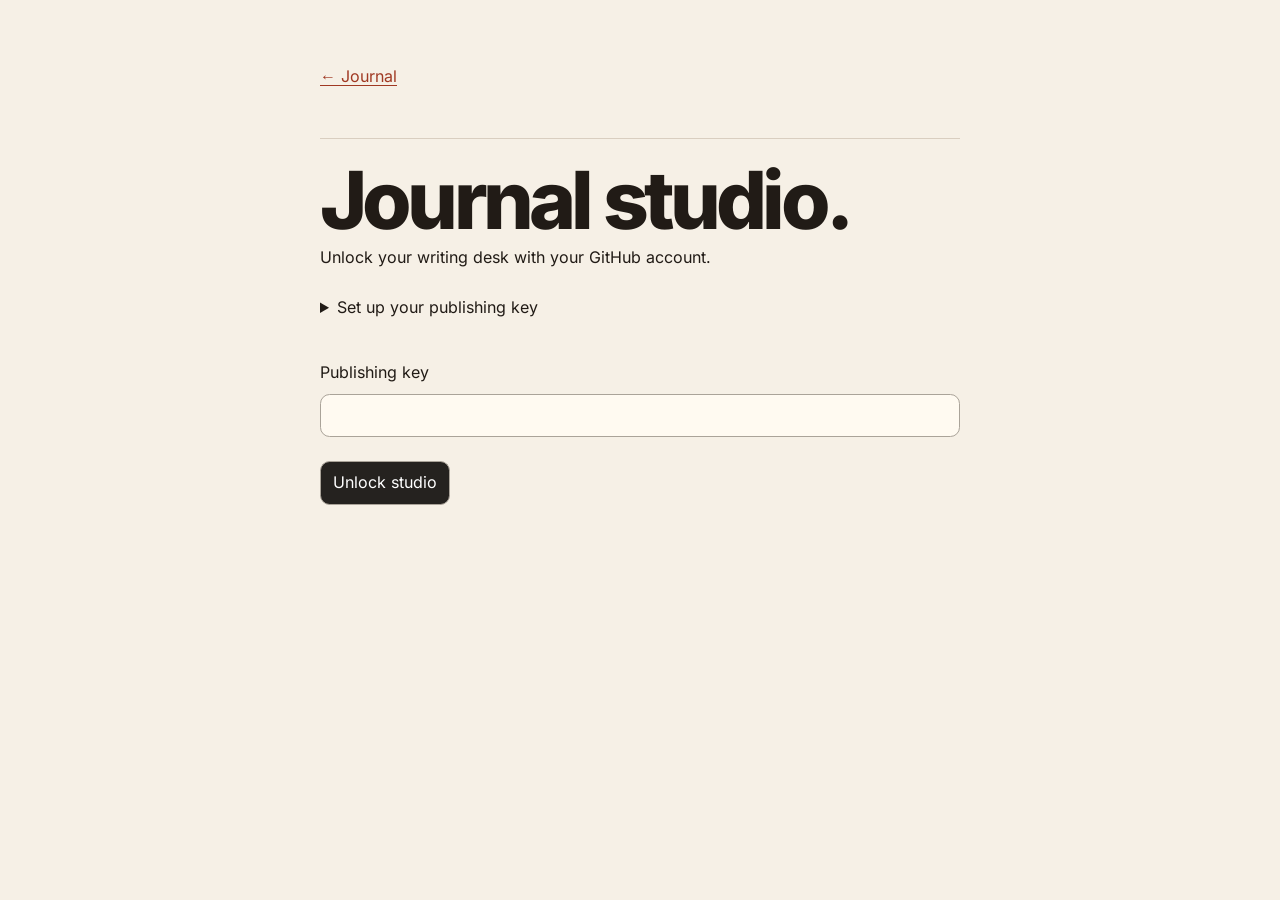
==== studio/index.html @ 75e8be3f "Open an owner-authenticated block writing studio on the portfolio" ====
<!doctype html>
<html lang="en"><head><meta charset="utf-8"><meta name="viewport" content="width=device-width,initial-scale=1"><meta name="robots" content="noindex,nofollow"><meta name="referrer" content="no-referrer"><meta http-equiv="Content-Security-Policy" content="default-src 'none'; script-src 'self'; style-src 'self' 'unsafe-inline'; connect-src https://api.github.com; form-action 'none'; base-uri 'none'; font-src 'self'"><title>Journal studio | Mani Teja</title><link rel="stylesheet" href="/style.css"><link rel="stylesheet" href="/studio/studio.css"><script defer src="/studio/studio.js"></script></head>
<body><main><a href="/journal/">← Journal</a><section id="gate"><h1>Journal studio.</h1><p>Unlock your writing desk with your GitHub account.</p><details><summary>Set up your publishing key</summary><p>Create a fine-grained token for <b>manitejakun.github.io</b> only. Give it <b>Contents → Read and write</b>, choose an expiration, and keep it in your password manager. The studio sends it directly to GitHub and keeps it in memory until you lock or reload.</p><a href="https://github.com/settings/personal-access-tokens/new" target="_blank" rel="noreferrer">Create key on GitHub ↗</a></details><form id="auth"><label>Publishing key <input id="key" type="password" required autocomplete="off" spellcheck="false"></label><button>Unlock studio</button></form></section>
<section id="desk" hidden><div class="bar"><span>Journal studio</span><button id="lock">Lock</button></div><label class="sr-only" for="title">Entry title</label><textarea id="title" rows="1" placeholder="Untitled entry"></textarea><div id="blocks"></div><div class="tools"><button id="add">＋ Block</button><span>Type / for block types</span></div><details><summary>Publication details</summary><label>Publication date <input type="date" id="date"></label><label>URL slug (optional)<input id="slug" placeholder="notes-from-today"></label><label>Short description<input id="description"></label><label>Cover image path (optional)<input id="cover" placeholder="/media/images/photo.jpg"></label><label>Cover image description<input id="alt"></label></details><div class="bar"><span id="saved"></span><button id="publish">Publish entry</button></div></section><p id="status" role="status" aria-live="polite"></p></main></body></html>
---- style.css ----
@font-face {
  font-family: Inter;
  src: url("/fonts/inter-latin.woff2") format("woff2");
  font-style: normal;
  font-weight: 100 900;
  font-display: swap;
}

@font-face {
  font-family: Caveat;
  src: url("/fonts/caveat-latin.woff2") format("woff2");
  font-style: normal;
  font-weight: 700;
  font-display: swap;
}

:root {
  color-scheme: light;
  --cream: #f6f0e6;
  --paper: #fffbf3;
  --ink: #211b16;
  --muted: #62574b;
  --accent: #a03923;
  --line: #d9cec0;
  --glass: rgb(255 251 244 / 76%);
  --radius: 1.8rem;
  background: var(--cream);
  color: var(--ink);
  font: 100%/1.6 Inter, "Helvetica Neue", Arial, sans-serif;
}

* { box-sizing: border-box; }
body { margin: 0; }
img { display: block; max-width: 100%; height: auto; }
a { color: var(--accent); text-underline-offset: .2em; }
a:hover { color: #742512; }
:focus-visible { outline: 2px solid var(--accent); outline-offset: 4px; }
h1, h2, h3, p, figure { margin: 0; }
h1, h2, h3 { line-height: 1.08; }
h2 { font-size: clamp(2.6rem, 6vw, 5rem); font-weight: 850; letter-spacing: -.065em; }
h3 { font-size: 1.12rem; font-weight: 750; letter-spacing: -.026em; }
main { overflow-wrap: anywhere; }
[aria-labelledby] { scroll-margin-top: 6.5rem; }

.page {
  width: min(100% - 2.25rem, 74rem);
  margin: 0 auto 2rem;
}
.skip-link {
  position: fixed;
  top: .75rem;
  left: .75rem;
  transform: translateY(-180%);
  background: var(--paper);
  padding: .6rem 1rem;
  z-index: 5;
}
.skip-link:focus { transform: translateY(0); }

.site-header {
  position: sticky;
  top: .7rem;
  z-index: 3;
  width: min(100% - 1.6rem, 77rem);
  margin: .8rem auto 0;
}
.glass {
  background: var(--paper);
  border: 1px solid rgb(255 255 255 / 82%);
  box-shadow: inset 0 1px 2px rgb(255 255 255 / 87%), 0 5px 25px rgb(86 56 32 / 9%);
}
@supports (backdrop-filter: blur(1px)) {
  .glass { background: var(--glass); backdrop-filter: blur(20px) saturate(145%); }
}
.site-nav {
  display: flex;
  flex-wrap: wrap;
  align-items: center;
  justify-content: space-between;
  min-height: 3.45rem;
  border-radius: 1.5rem;
  padding: .25rem .65rem .25rem .95rem;
  gap: 0 .7rem;
}
.wordmark, .nav-links a { color: var(--ink); text-decoration: none; }
.wordmark { font-size: .96rem; font-weight: 850; letter-spacing: -.05em; }
.wordmark span, .hero-period, .heading-point { color: var(--accent); }
.nav-links { display: flex; flex-wrap: wrap; gap: 0 .15rem; }
.nav-links a {
  display: inline-flex;
  align-items: center;
  justify-content: center;
  gap: .25rem;
  padding: .42rem .5rem;
  min-height: 2.5rem;
  border-radius: 1rem;
  font-size: .79rem;
  font-weight: 640;
}
.nav-links a:hover { background: rgb(158 92 61 / 10%); }
.nav-links .nav-external { color: var(--accent); }
.nav-external span, .film-open { font-family: Arial, sans-serif; }

.profile {
  display: grid;
  gap: 1.15rem;
  padding: clamp(2.15rem, 6vw, 5.3rem) 0 clamp(3.2rem, 7vw, 6rem);
  align-items: center;
}
.intro { min-width: 0; }
.profile h1 {
  font-size: clamp(3.65rem, 16vw, 6.5rem);
  font-weight: 900;
  letter-spacing: -.071em;
  line-height: .88;
}
.profile h1 > span { display: block; }
.profile h1 > span.hero-period { display: inline; }
.tagline { margin-top: 1.1rem; max-width: 27ch; color: var(--muted); font-size: clamp(.98rem, 2vw, 1.17rem); }
.location, .metadata { color: var(--muted); font-size: .88rem; }
.location { margin-top: .3rem; }
.socials { display: flex; flex-wrap: wrap; gap: .4rem .55rem; margin-top: .95rem; }
.social-link {
  display: inline-flex;
  gap: .38rem;
  align-items: center;
  min-height: 2.55rem;
  padding: .25rem .75rem;
  border: 1px solid var(--line);
  border-radius: 3rem;
  color: var(--ink);
  font-size: .82rem;
  font-weight: 640;
  text-decoration: none;
}
.social-link:hover { border-color: var(--accent); color: var(--accent); background: var(--paper); }
.social-link svg { flex: none; }
.signature {
  width: fit-content;
  max-width: 100%;
  margin: .8rem 0 .15rem .15rem;
  color: var(--accent);
  font: 700 clamp(1.75rem, 4vw, 2.5rem)/1 Caveat, "Segoe Print", cursive;
  transform: rotate(-4deg);
}
.hero-stage { position: relative; min-width: 0; perspective: 900px; }
.hero-object {
  position: relative;
  border-radius: var(--radius);
  overflow: hidden;
  isolation: isolate;
  background: #7f8874;
  box-shadow: 0 17px 46px rgb(56 49 34 / 20%), 0 3px 12px rgb(56 49 34 / 13%);
}
.hero-object::after {
  position: absolute;
  inset: 0;
  border-radius: inherit;
  content: "";
  pointer-events: none;
  border: 1px solid rgb(255 255 255 / 47%);
  box-shadow: inset 0 2px 7px rgb(255 251 236 / 26%);
  background: radial-gradient(circle at var(--light-x, 18%) var(--light-y, 8%), rgb(255 246 214 / 19%), transparent 36%);
}
.hero-art { width: 100%; aspect-ratio: 1.16; object-fit: cover; }
.glass-lens {
  position: absolute;
  right: .8rem;
  top: .8rem;
  width: 2.75rem;
  aspect-ratio: 1;
  border-radius: 50%;
  border: 1px solid rgb(255 255 255 / 68%);
  background: radial-gradient(circle at 28% 23%, rgb(255 255 255 / 68%), transparent 36%),
              linear-gradient(145deg, rgb(255 251 230 / 26%), rgb(255 255 255 / 8%));
  box-shadow: inset -3px -4px 9px rgb(33 41 33 / 14%), 0 7px 18px rgb(29 31 24 / 22%);
  backdrop-filter: blur(3px) saturate(150%);
  pointer-events: none;
}
.portrait-print {
  position: absolute;
  right: .35rem;
  bottom: -.85rem;
  width: clamp(4.75rem, 13vw, 8.5rem);
  padding: .32rem .32rem .85rem;
  background: var(--paper);
  box-shadow: 0 4px 18px rgb(33 27 22 / 27%);
  transform: rotate(9deg);
}
.portrait { width: 100%; aspect-ratio: 1; object-fit: cover; }

section { padding-top: 1.05rem; border-top: 1px solid var(--line); margin-bottom: clamp(3.5rem, 7vw, 6rem); }
section[aria-labelledby="about"] > .prose {
  color: var(--muted);
  max-width: 55ch;
  font-size: clamp(1.05rem, 2.1vw, 1.35rem);
  line-height: 1.55;
}
section > h2 { margin-bottom: .95rem; }
.metadata, .authors { margin-top: .35rem; }
.prose > * + * { margin-top: .85rem; }
.prose ul, .prose ol { padding-left: 1.3rem; }
.prose img { height: auto; border-radius: .5rem; }
.prose blockquote { margin-left: 0; padding-left: 1rem; border-left: 2px solid var(--line); color: var(--muted); }
.prose pre { overflow: auto; padding: .8rem; background: var(--paper); border-radius: .4rem; }
.prose table { display: block; overflow: auto; border-collapse: collapse; }
.prose td, .prose th { padding: .3rem .55rem; border: 1px solid var(--line); }

.timeline, .entries, .badges, .film-grid { list-style: none; padding: 0; margin: 0; }
.timeline-entry {
  position: relative;
  display: grid;
  gap: .35rem;
  margin-left: .2rem;
  padding: 0 0 1.35rem 1rem;
  border-left: 1px solid var(--line);
}
.timeline-entry:last-child { padding-bottom: 0; border-image: linear-gradient(var(--line) .85rem, transparent .85rem) 1; }
.timeline-entry::before {
  content: "";
  position: absolute;
  width: .48rem;
  height: .48rem;
  left: -.25rem;
  top: .46rem;
  border-radius: 50%;
  background: var(--accent);
  box-shadow: 0 0 0 .17rem var(--cream);
}
.timeline-date { color: var(--muted); font-size: .83rem; font-variant-numeric: tabular-nums; }
.timeline-detail { display: flex; align-items: flex-start; gap: .7rem; min-width: 0; }
.logo { width: 2.35rem; height: 2.35rem; object-fit: contain; flex: none; }
.timeline-detail .prose, .entry .prose { margin-top: .5rem; }
.entries { display: grid; gap: .65rem; }
.entry {
  padding: 1rem;
  border: 1px solid var(--line);
  border-radius: 1rem;
  background: var(--paper);
}
.entry-with-image { display: grid; gap: .85rem; align-items: start; }
.entry-image { width: min(100%, 19rem); aspect-ratio: 16 / 10; object-fit: cover; border-radius: .65rem; background: var(--cream); }
.award-image { object-fit: contain; background: var(--paper); }
.entry-links, .badges { display: flex; gap: .35rem .65rem; flex-wrap: wrap; align-items: center; }
.entry-links { margin-top: .6rem; font-size: .9rem; }
.badges { margin-top: .6rem; }
.badges li, .feature { color: var(--muted); background: var(--cream); padding: .12rem .45rem; border-radius: 1rem; font-size: .75rem; font-weight: 600; }
.feature { display: inline-block; vertical-align: .1em; margin-left: .25rem; }

.film-grid {
  display: grid;
  grid-template-columns: repeat(auto-fit, minmax(min(100%, 14.5rem), 1fr));
  gap: 1.35rem;
}
.film-frame {
  padding: .58rem .58rem .95rem;
  background: var(--paper);
  border: 1px solid rgb(110 78 55 / 15%);
  box-shadow: 0 7px 20px rgb(52 37 22 / 12%);
}
.film-photo { display: block; position: relative; background: #e7dac6; }
.film-photo img { width: 100%; aspect-ratio: 4 / 3; object-fit: cover; }
.film-open {
  display: grid;
  place-items: center;
  position: absolute;
  right: .48rem;
  bottom: .48rem;
  width: 2.55rem;
  height: 2.55rem;
  border-radius: 50%;
  color: var(--ink);
}
.film-note { min-height: 2.1rem; margin: .4rem .35rem 0; }
.film-note p { color: var(--ink); font: 700 1.62rem/1.04 Caveat, "Segoe Print", cursive; }
.film-note time { color: var(--muted); font-size: .73rem; }
.photo-dialog {
  width: max-content;
  max-width: 94vw;
  max-height: 94dvh;
  padding: .6rem;
  border: 1px solid var(--line);
  border-radius: 1.15rem;
  background: var(--paper);
}
.photo-dialog::backdrop { background: rgb(31 24 17 / 74%); backdrop-filter: blur(9px); }
.photo-dialog img { max-height: 87dvh; object-fit: contain; border-radius: .65rem; }
.photo-close {
  display: grid;
  place-items: center;
  position: absolute;
  top: .95rem;
  right: .95rem;
  width: 2.7rem;
  height: 2.7rem;
  border-radius: 50%;
  color: var(--ink);
  font-size: 1.65rem;
  cursor: pointer;
}

.footer { border-top: 1px solid var(--line); padding-top: .85rem; color: var(--muted); font-size: .82rem; }
.back { margin: 1.65rem 0 1.4rem; font-size: .92rem; }
.article { max-width: 48rem; margin-bottom: 3rem; }
.article h1 { font-size: clamp(2.45rem, 7vw, 4.8rem); font-weight: 870; letter-spacing: -.08em; }
.article header, .article-cover { margin-bottom: 1.35rem; }
.article-cover { border-radius: var(--radius); }
.article-prose h2 { font-size: clamp(1.65rem, 4vw, 2.5rem); letter-spacing: -.055em; }
.article-prose h2, .article-prose h3 { margin-bottom: .45rem; }

@media (min-width: 43rem) {
  .page { width: min(100% - 3.75rem, 74rem); }
  .site-header { width: min(100% - 2.7rem, 77rem); margin-top: 1rem; }
  .site-nav { border-radius: 30rem; padding-inline: 1.35rem .65rem; }
  .nav-links a { padding-inline: .7rem; }
  .profile { grid-template-columns: minmax(0, 1fr) minmax(0, 1fr); gap: clamp(1.75rem, 5vw, 4.25rem); }
  .profile h1 { font-size: clamp(4.4rem, 10vw, 9.2rem); }
  .hero-art { aspect-ratio: 1.02; }
  .glass-lens { width: 3.75rem; right: 1.15rem; top: 1.15rem; }
  .portrait-print { right: .65rem; bottom: -1.2rem; }
  section[aria-labelledby="about"] { display: grid; grid-template-columns: 1fr 1.45fr; gap: 1.1rem; align-items: baseline; }
  .timeline-entry { grid-template-columns: 9.5rem minmax(0, 1fr); }
  .entry-with-image { grid-template-columns: 10rem minmax(0, 1fr); gap: 1.05rem; }
  .film-frame:nth-child(3n + 1) { transform: rotate(-1.4deg); }
  .film-frame:nth-child(3n + 2) { transform: rotate(1.1deg); }
}

@media (pointer: fine) and (prefers-reduced-motion: no-preference) {
  .hero-object { transform: rotateX(var(--tip-x, 0deg)) rotateY(var(--tip-y, 0deg)); transition: transform .32s ease-out; }
  .film-frame { transition: transform .2s ease-out; }
  .film-frame:hover, .film-frame:focus-within { transform: translateY(-4px); }
}

/* Journal */
.site-nav [aria-current] { color: var(--accent); box-shadow: inset 0 -1px currentColor; }
#writing > h2 a { color: inherit; text-decoration-thickness: .035em; }

.journal { padding-block: clamp(2.25rem, 6vw, 5rem) 4rem; }
.journal-header { margin-bottom: clamp(1.5rem, 4vw, 3rem); }
.journal-header h1 {
  font-size: clamp(4rem, 15vw, 11rem);
  line-height: .94;
  font-weight: 900;
  letter-spacing: -.087em;
}
.journal-header h1 span { color: var(--accent); }
.journal-header p {
  max-width: 32ch;
  margin-top: .9rem;
  color: var(--muted);
  font-size: clamp(1rem, 2vw, 1.22rem);
}
.journal-list {
  display: grid;
  grid-template-columns: minmax(0, 1fr);
  gap: .8rem;
  list-style: none;
  padding: 0;
  margin: 0;
}
.journal-list > li { display: flex; min-width: 0; }
.journal-card {
  position: relative;
  display: flex;
  flex: 1;
  flex-direction: column;
  justify-content: space-between;
  gap: 1.1rem;
  padding: clamp(.95rem, 3vw, 1.7rem);
  border: 1px solid var(--line);
  border-radius: 1rem;
  background: var(--paper);
  color: var(--ink);
  text-decoration: none;
}
.journal-card:hover { color: var(--ink); border-color: var(--accent); }
.journal-card--text { justify-content: center; min-height: 13rem; background: #f0e5d8; }
.journal-card-text { padding-right: 2rem; }
.journal-card h2 {
  margin-top: .45em;
  font-size: clamp(1.65rem, 4.5vw, 2.8rem);
  letter-spacing: -.052em;
}
.journal-card--text h2 { max-width: 18ch; }
.journal-card:hover h2 { text-decoration: underline; text-decoration-thickness: .045em; text-underline-offset: .11em; }
.journal-card-image { padding: .35rem; overflow: hidden; border: 1px solid var(--line); background: var(--cream); }
.journal-card-image img { width: 100%; aspect-ratio: 16 / 10; object-fit: cover; }
.journal-date { color: var(--accent); font-size: .76rem; font-weight: 750; letter-spacing: .08em; text-transform: uppercase; }
.journal-description, .journal-empty { color: var(--muted); }
.journal-description { margin-top: .6rem; max-width: 55ch; }
.journal-card-arrow {
  position: absolute;
  right: clamp(.95rem, 3vw, 1.7rem);
  bottom: clamp(.95rem, 3vw, 1.7rem);
  color: var(--accent);
  font-size: 1.15rem;
}
.journal-empty { padding: 1.2rem 0; border-block: 1px solid var(--line); }

.article-page { padding-top: clamp(1.5rem, 4vw, 3rem); }
.journal-back { max-width: 42rem; margin: 0 auto 1.65rem; }
.journal-back a {
  display: inline-flex;
  align-items: center;
  min-height: 2.75rem;
  padding: .35rem .8rem;
  border-radius: 2rem;
  color: var(--ink);
  font-size: .85rem;
  font-weight: 650;
  text-decoration: none;
}
.journal-back a:hover { color: var(--accent); }
.journal-article { max-width: none; margin: 0; }
.journal-article-header, .journal-body, .article-tags { max-width: 42rem; margin-inline: auto; }
.journal-article-header { margin-bottom: clamp(1rem, 3vw, 1.75rem); }
.journal-article h1 {
  margin-top: .3em;
  font-size: clamp(2.3rem, 6.7vw, 5rem);
  line-height: 1;
  letter-spacing: -.062em;
}
.journal-deck { max-width: 42ch; margin-top: .75rem; color: var(--muted); font-size: clamp(1.05rem, 2vw, 1.3rem); }
.journal-cover { width: fit-content; max-width: min(100%, 53rem); margin: 0 auto 1.9rem; }
.journal-cover img {
  width: auto;
  max-width: 100%;
  max-height: min(74svh, 48rem);
  object-fit: contain;
  padding: .35rem;
  border: 1px solid var(--line);
  background: var(--paper);
}
.journal-cover figcaption { padding-top: .5rem; color: var(--muted); font-size: .82rem; }
.journal-body { font-size: clamp(1rem, 1.7vw, 1.12rem); line-height: 1.75; }
.journal-body > * + * { margin-top: 1.1em; }
.journal-body :is(h2, h3, h4, h5, h6) { margin-top: 1.6em; margin-bottom: 0; }
.journal-body :is(h2, h3, h4, h5, h6) + * { margin-top: .6em; }
.journal-body blockquote { border-left-color: var(--accent); }
.journal-body li + li { margin-top: .3em; }
.journal-body img { max-height: 75svh; width: auto; object-fit: contain; margin-inline: auto; }
.article-tags { margin-top: 1.8rem; padding-top: .65rem; border-top: 1px solid var(--line); }

@media (min-width: 43rem) {
  .journal-list:has(> li:nth-child(2)) { grid-template-columns: repeat(2, minmax(0, 1fr)); }
}
@media (prefers-reduced-motion: no-preference) {
  .journal-card { transition: border-color .2s ease; }
  .journal-card-image img { transition: transform .3s ease; }
  .journal-card:hover img { transform: scale(1.025); }
}
---- studio/studio.css ----
[hidden]{display:none!important}main{max-width:48rem;margin:auto;padding:clamp(1.25rem,5vw,4rem)}h1,#title{font:800 clamp(2.5rem,7vw,5rem)/1.12 Inter,Helvetica,sans-serif;letter-spacing:-.06em}section{margin-top:3rem}form,label{display:grid;gap:.5rem;margin:1rem 0}input,textarea,select,button{font:inherit;color:inherit}input,select,button{padding:.5rem .75rem;border:1px solid #aaa399;border-radius:.6rem;background:#fffaf1}button,summary{cursor:pointer}button{width:fit-content}textarea{display:block;width:100%;resize:none;border:0;background:transparent;line-height:1.65;overflow:hidden}textarea:focus-visible{outline:2px solid #8b6956;outline-offset:3px}#title{margin:2rem 0}.block{margin:.6rem 0 1.25rem}.block select{font-size:.75rem}.block textarea{margin-top:.4rem}.block[data-kind=Heading] textarea{font-size:1.6rem;font-weight:750}.block[data-kind=Quote] textarea{border-left:2px solid;padding-left:1rem;font-style:italic}.bar,.tools{display:flex;align-items:center;justify-content:space-between;gap:.8rem;flex-wrap:wrap}.tools{justify-content:flex-start;font-size:.85rem}details{margin:1.5rem 0}#publish,#auth button{background:#25221f;color:white}#status{overflow-wrap:anywhere}
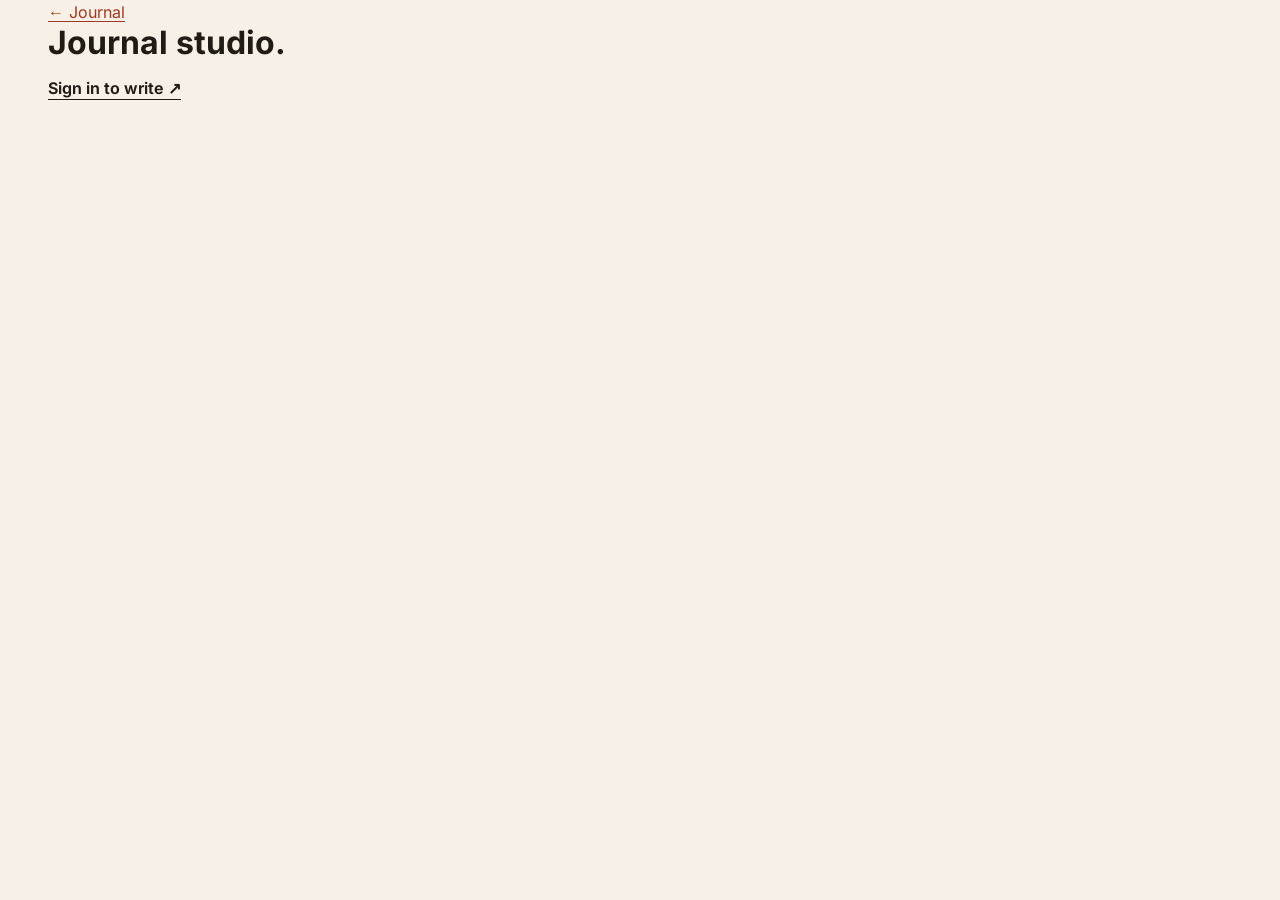
==== commit 9d29f1aa: "Compose portfolio scenes and prepare an owner-authenticated writing service" ====
--- a/studio/index.html
+++ b/studio/index.html
@@ -1,4 +1 @@
-<!doctype html>
-<html lang="en"><head><meta charset="utf-8"><meta name="viewport" content="width=device-width,initial-scale=1"><meta name="robots" content="noindex,nofollow"><meta name="referrer" content="no-referrer"><meta http-equiv="Content-Security-Policy" content="default-src 'none'; script-src 'self'; style-src 'self' 'unsafe-inline'; connect-src https://api.github.com; form-action 'none'; base-uri 'none'; font-src 'self'"><title>Journal studio | Mani Teja</title><link rel="stylesheet" href="/style.css"><link rel="stylesheet" href="/studio/studio.css"><script defer src="/studio/studio.js"></script></head>
-<body><main><a href="/journal/">← Journal</a><section id="gate"><h1>Journal studio.</h1><p>Unlock your writing desk with your GitHub account.</p><details><summary>Set up your publishing key</summary><p>Create a fine-grained token for <b>manitejakun.github.io</b> only. Give it <b>Contents → Read and write</b>, choose an expiration, and keep it in your password manager. The studio sends it directly to GitHub and keeps it in memory until you lock or reload.</p><a href="https://github.com/settings/personal-access-tokens/new" target="_blank" rel="noreferrer">Create key on GitHub ↗</a></details><form id="auth"><label>Publishing key <input id="key" type="password" required autocomplete="off" spellcheck="false"></label><button>Unlock studio</button></form></section>
-<section id="desk" hidden><div class="bar"><span>Journal studio</span><button id="lock">Lock</button></div><label class="sr-only" for="title">Entry title</label><textarea id="title" rows="1" placeholder="Untitled entry"></textarea><div id="blocks"></div><div class="tools"><button id="add">＋ Block</button><span>Type / for block types</span></div><details><summary>Publication details</summary><label>Publication date <input type="date" id="date"></label><label>URL slug (optional)<input id="slug" placeholder="notes-from-today"></label><label>Short description<input id="description"></label><label>Cover image path (optional)<input id="cover" placeholder="/media/images/photo.jpg"></label><label>Cover image description<input id="alt"></label></details><div class="bar"><span id="saved"></span><button id="publish">Publish entry</button></div></section><p id="status" role="status" aria-live="polite"></p></main></body></html>
+<!doctype html><html lang="en"><meta charset="utf-8"><meta name="viewport" content="width=device-width,initial-scale=1"><meta name="robots" content="noindex,nofollow"><title>Studio | Mani Teja</title><link rel="stylesheet" href="/style.css"><main class="page"><a href="/journal/">← Journal</a><h1>Journal studio.</h1><a class="hero-link" href="https://studio.maniteja.me/">Sign in to write ↗</a></main></html>
--- a/style.css
+++ b/style.css
@@ -449,3 +449,12 @@
   .journal-card-image img { transition: transform .3s ease; }
   .journal-card:hover img { transform: scale(1.025); }
 }
+
+/* The opening spreads from an illuminated object into the printed work. */
+.profile{isolation:isolate;position:relative;background:radial-gradient(ellipse at 78% 25%,#ed8878 0%,#963e50 24%,transparent 57%),linear-gradient(125deg,#211b32,#3c263f 60%,#c07363);color:#fff3dc;padding:clamp(1.4rem,4vw,4rem);border-radius:1.25rem;overflow:hidden}
+.profile h1{font-size:clamp(3rem,8vw,7rem);letter-spacing:-.085em;line-height:1;color:inherit}
+.profile .tagline,.profile .signature,.profile .location{color:#fff3dc}.profile .social-link{color:#201c23;background:#f7ead4}.hero-link{display:inline-block;color:inherit;text-underline-offset:.3em;font-weight:650;margin:1rem 0}.profile .hero-stage{min-width:0}
+.mosaic{display:grid;grid-template-columns:1.5fr 1fr;gap:1rem}.mosaic a{position:relative;display:flex;flex-direction:column;justify-content:space-between;gap:1.5rem;padding:clamp(1rem,3vw,2.3rem);border-radius:.65rem;text-decoration:none;overflow:hidden;min-width:0}.work-print{background:#24212e;color:#fff1d9}.work-print img{width:100%;aspect-ratio:16/10;object-fit:contain}.mosaic strong{font-size:clamp(1.5rem,3vw,3.2rem);letter-spacing:-.055em;line-height:1.04;overflow-wrap:anywhere}.work-note{background:#ffad87;color:#271b29}.work-note span{font-size:2rem}.work-project{background:#dad79e;color:#221b22}.journal-header,.journal-article-header{border-top:.4rem solid #9b4557;padding-top:1.35rem}.journal-card:hover h2{text-decoration:underline;text-underline-offset:.12em}.film-frame:nth-child(2n){rotate:1deg}
+@supports(animation-timeline:view()){ @media(min-width:700px) and (prefers-reduced-motion:no-preference){.hero-stage{animation:drift linear both;animation-timeline:view();animation-range:exit 0% exit 90%}@keyframes drift{to{translate:0 12%;rotate:4deg}}}}
+@media(max-width:650px){.mosaic{grid-template-columns:1fr}.profile h1{font-size:clamp(2.6rem,12vw,4.8rem)}}
+.scene-print{position:absolute;z-index:2;left:0;bottom:5%;width:39%;padding:.4rem .4rem .15rem;background:#fff5e3;color:#241d29;text-decoration:none;transform:rotate(-8deg);box-shadow:0 .6rem 1rem #21152242}.scene-print img{width:100%;height:auto;display:block}.scene-print span{font-family:Caveat,cursive;font-size:1.25rem}
